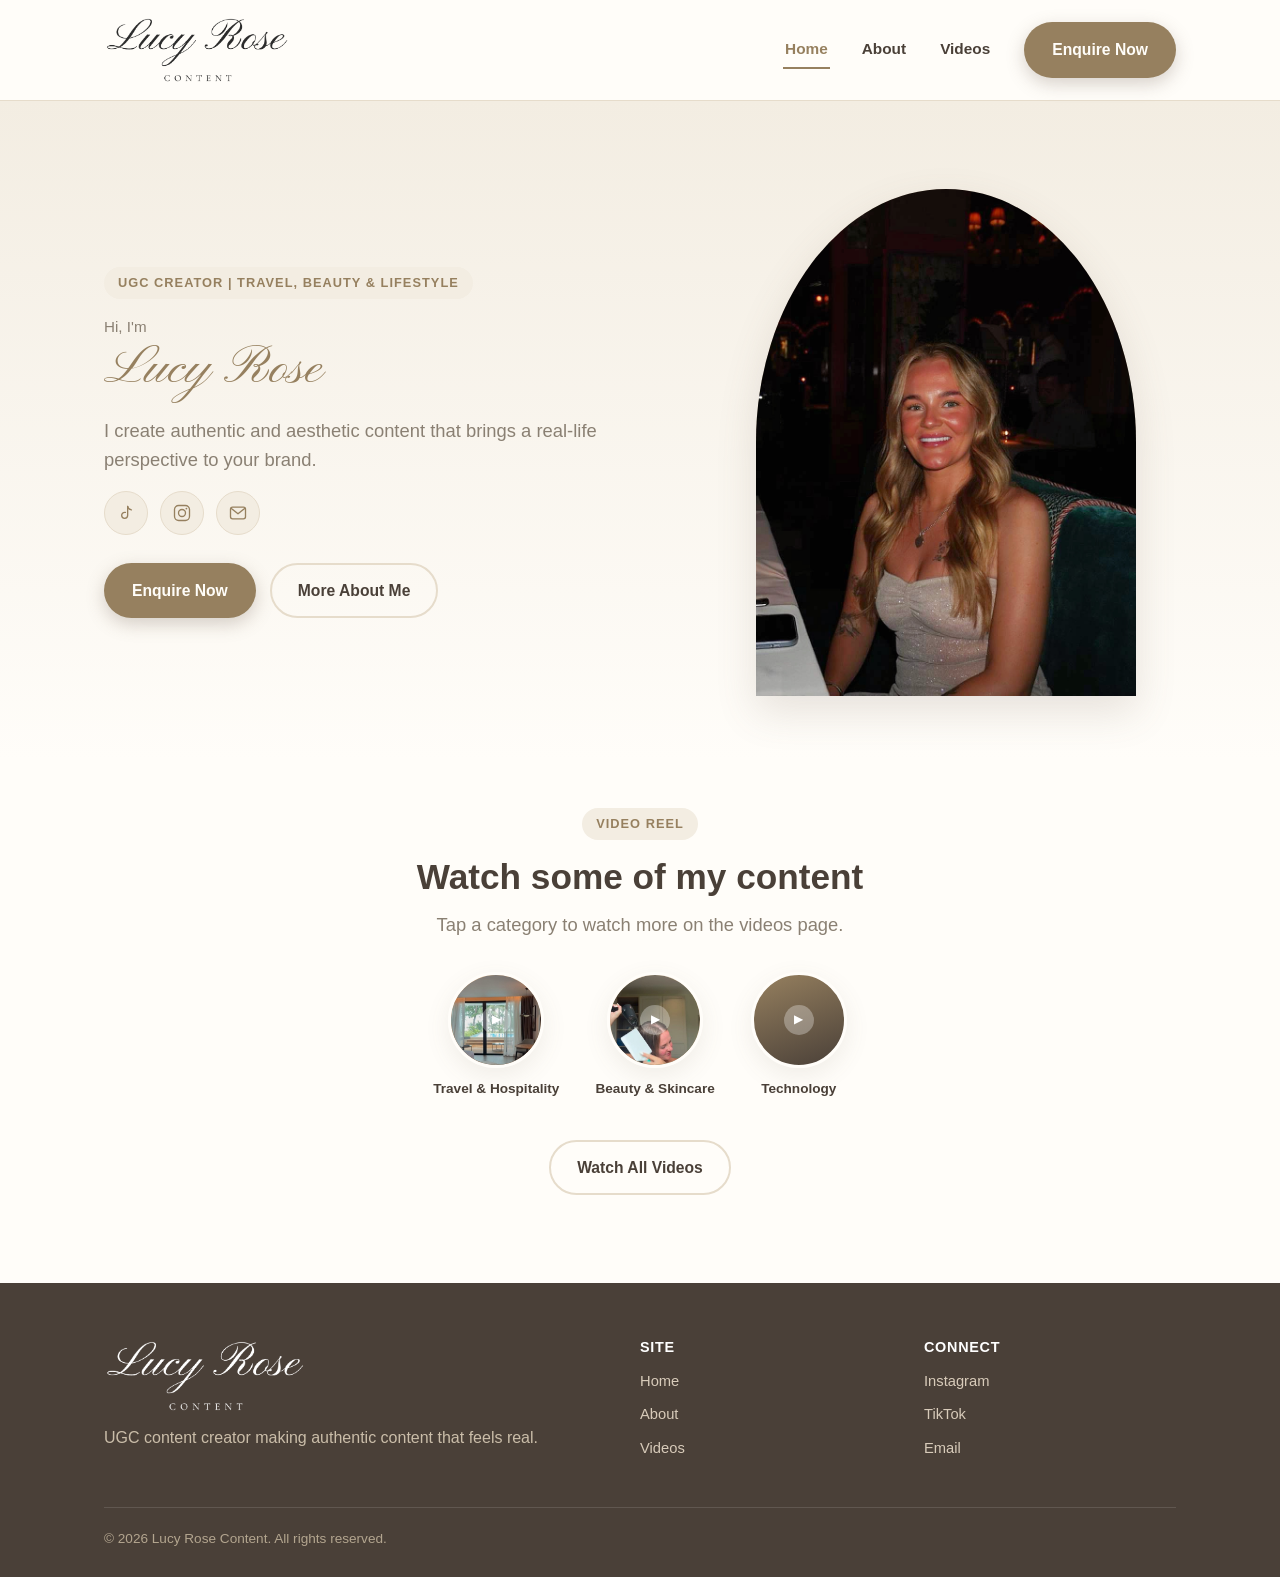
==== index.html @ 08a03dfe "Match phone screen to video aspect ratio, trim video sections, reorder - Phone screens now sized to " ====
<!DOCTYPE html>
<html lang="en">
<head>
<meta charset="UTF-8">
<meta name="viewport" content="width=device-width, initial-scale=1.0">
<title>Lucy Rose Content — UGC Content Creator</title>
<meta name="description" content="Lucy Rose Content is a UGC content creator making scroll-stopping video content that converts.">
<link rel="preconnect" href="https://fonts.googleapis.com">
<link rel="preconnect" href="https://fonts.gstatic.com" crossorigin>
<link href="https://fonts.googleapis.com/css2?family=Pinyon+Script&display=swap" rel="stylesheet">
<link rel="stylesheet" href="assets/style.css?v=2">
</head>
<body>

<header class="site-header">
  <nav class="nav">
    <a href="index.html" class="brand">
      <img src="assets/lucy-rose-logo.png" alt="Lucy Rose Content" class="brand-logo">
    </a>
    <div class="nav-links">
      <a href="index.html" class="active">Home</a>
      <a href="about.html">About</a>
      <a href="videos.html">Videos</a>
      <a href="contact.html" class="btn btn-primary nav-mobile-cta">Enquire Now</a>
    </div>
    <div class="nav-cta">
      <a href="contact.html" class="btn btn-primary header-only">Enquire Now</a>
      <button class="nav-toggle" aria-label="Toggle navigation">
        <span></span><span></span><span></span>
      </button>
    </div>
  </nav>
</header>

<section class="hero">
  <div class="wrap hero-grid">
    <div>
      <span class="eyebrow">UGC Creator | Travel, Beauty &amp; Lifestyle</span>

      <div class="profile-intro">
        <span class="profile-greeting">Hi, I'm</span>
        <div class="profile-name">Lucy Rose</div>
      </div>

      <p class="lede">I create authentic and aesthetic content that brings a real-life perspective to your brand.</p>

      <div class="social-icons">
        <a href="https://www.tiktok.com/@lucy.lyndon" target="_blank" rel="noopener" class="social-icon" aria-label="TikTok">
          <svg viewBox="0 0 24 24" fill="none" stroke="currentColor" stroke-width="1.6" stroke-linecap="round" stroke-linejoin="round">
            <path d="M14 4v10.8a3.6 3.6 0 1 1-3.6-3.6c.3 0 .6.02.9.08"/>
            <path d="M14 4c.35 2.3 2.15 4 4.5 4.2"/>
          </svg>
        </a>
        <a href="https://www.instagram.com/lucyrosecontent" target="_blank" rel="noopener" class="social-icon" aria-label="Instagram">
          <svg viewBox="0 0 24 24" fill="none" stroke="currentColor" stroke-width="1.6">
            <rect x="3" y="3" width="18" height="18" rx="5"/>
            <circle cx="12" cy="12" r="4.2"/>
            <circle cx="17.3" cy="6.7" r="1.1" fill="currentColor" stroke="none"/>
          </svg>
        </a>
        <a href="mailto:lucyrose224@icloud.com" class="social-icon" aria-label="Email">
          <svg viewBox="0 0 24 24" fill="none" stroke="currentColor" stroke-width="1.6" stroke-linecap="round" stroke-linejoin="round">
            <rect x="3" y="5" width="18" height="14" rx="2.5"/>
            <path d="M4 6.5l8 6.5 8-6.5"/>
          </svg>
        </a>
      </div>

      <div class="hero-actions">
        <a href="contact.html" class="btn btn-primary">Enquire Now</a>
        <a href="about.html" class="btn btn-ghost">More About Me</a>
      </div>
    </div>
    <div class="hero-visual hero-visual-arch">
      <div class="arch-photo">
        <img src="assets/lucy-photo.jpg" alt="Lucy Rose">
      </div>
    </div>
  </div>
</section>

<section class="section section-tight">
  <div class="wrap">
    <div class="center" style="margin-bottom: 32px;">
      <span class="eyebrow">Video Reel</span>
      <h2>Watch some of my content</h2>
      <p class="lede mx-auto center">Tap a category to watch more on the videos page.</p>
    </div>
    <div class="video-bubbles">
      <a href="videos.html#travel-hospitality" class="video-bubble">
        <div class="bubble-inner">
          <img src="assets/bubble-travel.jpg" alt="" class="bubble-thumb">
          <span class="bubble-play">&#9654;</span>
        </div>
        <span class="bubble-label">Travel &amp; Hospitality</span>
      </a>
      <a href="videos.html#beauty-skincare" class="video-bubble">
        <div class="bubble-inner">
          <img src="assets/bubble-beauty.jpg" alt="" class="bubble-thumb">
          <span class="bubble-play">&#9654;</span>
        </div>
        <span class="bubble-label">Beauty &amp; Skincare</span>
      </a>
      <a href="videos.html#technology" class="video-bubble">
        <div class="bubble-inner"><span class="bubble-play">&#9654;</span></div>
        <span class="bubble-label">Technology</span>
      </a>
    </div>
    <div class="center" style="margin-top: 32px;">
      <a href="videos.html" class="btn btn-ghost">Watch All Videos</a>
    </div>
  </div>
</section>

<footer class="site-footer">
  <div class="wrap">
    <div class="footer-grid">
      <div>
        <img src="assets/lucy-rose-logo.png" alt="Lucy Rose Content" class="footer-logo">
        <p style="color:#cabda9;">UGC content creator making authentic content that feels real.</p>
      </div>
      <div>
        <h4>Site</h4>
        <a href="index.html">Home</a>
        <a href="about.html">About</a>
        <a href="videos.html">Videos</a>
      </div>
      <div>
        <h4>Connect</h4>
        <a href="https://www.instagram.com/lucyrosecontent" target="_blank" rel="noopener">Instagram</a>
        <a href="https://www.tiktok.com/@lucy.lyndon" target="_blank" rel="noopener">TikTok</a>
        <a href="mailto:lucyrose224@icloud.com">Email</a>
      </div>
    </div>
    <div class="footer-bottom">
      <span>&copy; 2026 Lucy Rose Content. All rights reserved.</span>
    </div>
  </div>
</footer>

<script src="assets/main.js"></script>
</body>
</html>
---- assets/style.css ----
/* ===== Jordi Rendell — beige, grey & nude theme ===== */

:root {
  --ink-900: #4a4038;
  --taupe-900: #6f5f4e;
  --taupe-700: #96805f;
  --taupe-500: #c9a988;
  --taupe-300: #e3d2bd;
  --cream-100: #f3ede2;
  --white: #fffdf9;
  --ink: #4a4038;
  --muted: #8a8073;
  --border: #e6dccb;
  --success: #6f8c5f;
  --radius: 14px;
  --shadow: 0 8px 24px rgba(111, 95, 78, 0.1);
  --shadow-lg: 0 16px 40px rgba(111, 95, 78, 0.16);
  --max-width: 1120px;
  font-size: 16px;
}

* {
  box-sizing: border-box;
}

html, body {
  margin: 0;
  padding: 0;
}

body {
  font-family: -apple-system, BlinkMacSystemFont, "Segoe UI", Roboto, Helvetica, Arial, sans-serif;
  color: var(--ink);
  background: var(--white);
  line-height: 1.6;
  -webkit-font-smoothing: antialiased;
}

img { max-width: 100%; display: block; }

a { color: var(--taupe-700); text-decoration: none; }
a:hover { text-decoration: underline; }

.wrap {
  max-width: var(--max-width);
  margin: 0 auto;
  padding: 0 24px;
}

h1, h2, h3, h4 {
  font-weight: 700;
  line-height: 1.2;
  color: var(--ink-900);
  margin: 0 0 12px;
}

h1 { font-size: clamp(2rem, 4vw, 3.2rem); letter-spacing: -0.01em; }
h2 { font-size: clamp(1.5rem, 3vw, 2.2rem); }
h3 { font-size: 1.25rem; }

p { margin: 0 0 16px; color: var(--muted); }

.section {
  padding: 72px 0;
}

.section-tight { padding: 48px 0; }
.section-alt { background: var(--cream-100); }

.eyebrow {
  display: inline-block;
  font-size: 0.8rem;
  font-weight: 700;
  letter-spacing: 0.08em;
  text-transform: uppercase;
  color: var(--taupe-700);
  background: var(--cream-100);
  padding: 6px 14px;
  border-radius: 999px;
  margin-bottom: 16px;
}

/* Profile intro (name, photo, socials) */
.profile-intro {
  margin-bottom: 20px;
}
.profile-photo {
  width: 110px;
  height: 110px;
  border-radius: 50%;
  flex-shrink: 0;
  overflow: hidden;
  box-shadow: var(--shadow-lg);
  border: 3px solid var(--white);
  background: linear-gradient(160deg, var(--taupe-300), var(--taupe-700));
  display: flex;
  align-items: center;
  justify-content: center;
}
.profile-photo img {
  width: 100%;
  height: 100%;
  object-fit: cover;
}
.profile-photo-initials {
  font-family: 'Pinyon Script', cursive;
  font-size: 2.6rem;
  color: rgba(255, 255, 255, 0.9);
}
.profile-greeting {
  display: block;
  font-size: 0.95rem;
  color: var(--muted);
  margin-bottom: 2px;
}
.profile-name {
  font-family: 'Pinyon Script', cursive;
  font-size: 3.4rem;
  line-height: 1;
  color: var(--taupe-700);
}

.social-icons {
  display: flex;
  gap: 12px;
  margin-bottom: 28px;
}
.social-icon {
  width: 44px;
  height: 44px;
  border-radius: 50%;
  background: var(--cream-100);
  border: 1px solid var(--border);
  display: flex;
  align-items: center;
  justify-content: center;
  color: var(--taupe-700);
  font-size: 1.15rem;
  text-decoration: none;
  transition: background 0.15s ease, color 0.15s ease, transform 0.15s ease;
}
.social-icon svg {
  width: 20px;
  height: 20px;
}
.social-icon:hover {
  background: var(--taupe-700);
  color: white;
  transform: translateY(-2px);
  text-decoration: none;
}

.center { text-align: center; }
.mx-auto { margin-left: auto; margin-right: auto; }
.lede {
  font-size: 1.15rem;
  max-width: 640px;
}

/* Buttons */
.btn {
  display: inline-flex;
  align-items: center;
  justify-content: center;
  gap: 8px;
  padding: 13px 26px;
  border-radius: 999px;
  font-weight: 600;
  font-size: 0.98rem;
  border: 2px solid transparent;
  cursor: pointer;
  transition: transform 0.15s ease, box-shadow 0.15s ease, background 0.15s ease, color 0.15s ease;
  text-decoration: none;
}
.btn:hover { text-decoration: none; }
.btn-primary {
  background: var(--taupe-700);
  color: var(--white);
  box-shadow: 0 6px 18px rgba(111, 95, 78, 0.28);
}
.btn-primary:hover {
  background: var(--taupe-900);
  transform: translateY(-1px);
}
.btn-ghost {
  background: transparent;
  border-color: var(--border);
  color: var(--ink-900);
}
.btn-ghost:hover {
  border-color: var(--taupe-500);
  background: var(--cream-100);
}
.btn-block { width: 100%; }

/* Header / Nav */
.site-header {
  position: sticky;
  top: 0;
  z-index: 50;
  background: rgba(255, 253, 249, 0.92);
  backdrop-filter: saturate(180%) blur(10px);
  border-bottom: 1px solid var(--border);
}
.nav {
  display: flex;
  align-items: center;
  justify-content: space-between;
  padding: 16px 24px;
  max-width: var(--max-width);
  margin: 0 auto;
}
.brand {
  display: flex;
  align-items: center;
  gap: 10px;
  font-weight: 800;
  font-size: 1.25rem;
  color: var(--ink-900);
  letter-spacing: 0.02em;
}
.brand:hover { text-decoration: none; }
.brand-mark {
  width: 34px;
  height: 34px;
  border-radius: 10px;
  background: linear-gradient(135deg, var(--taupe-500), var(--taupe-900));
  display: inline-flex;
  align-items: center;
  justify-content: center;
  color: white;
  font-weight: 800;
  font-size: 1rem;
}
.brand-logo {
  height: 68px;
  width: auto;
  display: block;
}
.footer-logo {
  height: 74px;
  width: auto;
  display: block;
  margin-bottom: 12px;
  filter: brightness(0) invert(1);
}
.nav-links {
  display: flex;
  align-items: center;
  gap: 30px;
  margin-left: auto;
  margin-right: 32px;
}
.nav-links a {
  color: var(--ink-900);
  font-weight: 600;
  font-size: 0.96rem;
  padding: 6px 2px;
  border-bottom: 2px solid transparent;
}
.nav-links a:hover {
  text-decoration: none;
  border-bottom-color: var(--taupe-500);
}
.nav-links a.active {
  color: var(--taupe-700);
  border-bottom-color: var(--taupe-700);
}
.nav-mobile-cta { display: none; }
.nav-cta { display: flex; align-items: center; gap: 18px; }
.nav-toggle {
  display: none;
  background: none;
  border: none;
  cursor: pointer;
  padding: 8px;
}
.nav-toggle span {
  display: block;
  width: 24px;
  height: 2px;
  background: var(--ink-900);
  margin: 5px 0;
  transition: 0.2s;
}

@media (max-width: 820px) {
  .nav-links {
    position: absolute;
    top: 100%;
    left: 0;
    right: 0;
    margin: 0;
    background: var(--white);
    border-bottom: 1px solid var(--border);
    flex-direction: column;
    align-items: flex-start;
    padding: 12px 24px 20px;
    gap: 14px;
    display: none;
    box-shadow: var(--shadow);
  }
  .nav-links.open { display: flex; }
  .nav-toggle { display: block; }
  .nav-cta .btn-primary.header-only { display: none; }
  .nav-links a.nav-mobile-cta {
    display: inline-flex;
    margin-top: 6px;
    padding: 13px 26px;
    border-bottom: none;
    color: white;
  }
  .nav-links a.nav-mobile-cta:hover {
    border-bottom: none;
    text-decoration: none;
  }
}

/* Hero */
.hero {
  background: linear-gradient(180deg, var(--cream-100) 0%, var(--white) 100%);
  padding: 88px 0 64px;
}
.hero-grid {
  display: grid;
  grid-template-columns: 1.1fr 0.9fr;
  gap: 48px;
  align-items: center;
}
@media (max-width: 860px) {
  .hero-grid { grid-template-columns: 1fr; }
}
.hero-actions {
  display: flex;
  gap: 14px;
  flex-wrap: wrap;
  margin-top: 28px;
}
.hero-visual {
  display: grid;
  grid-template-columns: 1fr 1fr;
  gap: 16px;
}
.hero-visual-arch {
  display: flex;
  justify-content: center;
}
.photo-stack {
  position: relative;
  width: 100%;
  max-width: 380px;
  margin: 0 auto;
  padding-bottom: 60px;
  padding-right: 30px;
}
.photo-stack-main {
  width: 78%;
  aspect-ratio: 4 / 5;
  border-radius: 20px;
  overflow: hidden;
  box-shadow: var(--shadow-lg);
  background: linear-gradient(160deg, var(--taupe-300), var(--taupe-900));
}
.photo-stack-secondary {
  position: absolute;
  width: 46%;
  aspect-ratio: 4 / 5;
  bottom: 0;
  right: 0;
  border-radius: 16px;
  overflow: hidden;
  box-shadow: var(--shadow-lg);
  border: 6px solid var(--white);
  background: linear-gradient(160deg, var(--taupe-500), var(--ink-900));
  transform: rotate(3deg);
}
.photo-stack-main img,
.photo-stack-secondary img {
  width: 100%;
  height: 100%;
  object-fit: cover;
  display: block;
}
.photo-stack-placeholder {
  width: 100%;
  height: 100%;
  display: flex;
  align-items: center;
  justify-content: center;
  font-family: 'Pinyon Script', cursive;
  font-size: 2.4rem;
  color: rgba(255, 255, 255, 0.85);
}
.arch-photo {
  width: 100%;
  max-width: 380px;
  aspect-ratio: 3 / 4;
  border-radius: 50% 50% 0 0;
  overflow: hidden;
  background: linear-gradient(160deg, var(--taupe-300), var(--taupe-900));
  box-shadow: var(--shadow-lg);
  display: flex;
  align-items: center;
  justify-content: center;
}
.arch-photo img {
  width: 100%;
  height: 100%;
  object-fit: cover;
  object-position: 70% 38%;
}
.arch-photo-initials {
  font-family: 'Pinyon Script', cursive;
  font-size: 5rem;
  color: rgba(255, 255, 255, 0.9);
}
.reel-card {
  aspect-ratio: 9 / 19.5;
  border-radius: 48px;
  background: linear-gradient(125deg, #6a6b6f 0%, #2c2d30 18%, #0a0a0b 45%, #2c2d30 78%, #6a6b6f 100%);
  box-shadow:
    0 30px 55px -14px rgba(20, 15, 10, 0.45),
    0 10px 22px -10px rgba(20, 15, 10, 0.3),
    inset 0 0 0 1px rgba(255, 255, 255, 0.08);
  position: relative;
  display: flex;
  flex-direction: column;
  padding: 10px;
  transition: transform 0.15s ease, box-shadow 0.15s ease;
}
.reel-card:hover {
  transform: translateY(-6px);
  box-shadow:
    0 38px 65px -14px rgba(20, 15, 10, 0.5),
    0 14px 26px -10px rgba(20, 15, 10, 0.35),
    inset 0 0 0 1px rgba(255, 255, 255, 0.12);
}
.reel-card:nth-child(2) { margin-top: 30px; }
.reel-card .phone-screen {
  background:
    linear-gradient(to top, rgba(10, 8, 6, 0.6), rgba(10, 8, 6, 0) 45%),
    linear-gradient(160deg, var(--taupe-500), var(--taupe-900));
}
.reel-card:nth-child(2) .phone-screen {
  background:
    linear-gradient(to top, rgba(10, 8, 6, 0.6), rgba(10, 8, 6, 0) 45%),
    linear-gradient(160deg, var(--taupe-300), var(--taupe-700));
}
.play-dot {
  position: absolute;
  top: 14px;
  right: 14px;
  width: 34px;
  height: 34px;
  border-radius: 50%;
  background: rgba(255,255,255,0.3);
  display: flex;
  align-items: center;
  justify-content: center;
  color: white;
  font-size: 0.8rem;
  z-index: 3;
}

.stat-row {
  display: flex;
  gap: 40px;
  margin-top: 40px;
  flex-wrap: wrap;
}
.stat-num {
  font-size: 1.9rem;
  font-weight: 800;
  color: var(--taupe-700);
}
.stat-label {
  font-size: 0.85rem;
  color: var(--muted);
}

/* Cards / grids */
.grid {
  display: grid;
  gap: 24px;
}
.grid-3 { grid-template-columns: repeat(3, 1fr); }
.grid-2 { grid-template-columns: repeat(2, 1fr); }
@media (max-width: 860px) {
  .grid-3, .grid-2 { grid-template-columns: 1fr; }
}

.card {
  background: var(--white);
  border: 1px solid var(--border);
  border-radius: var(--radius);
  padding: 28px;
  box-shadow: var(--shadow);
}
.icon-badge {
  width: 46px;
  height: 46px;
  border-radius: 12px;
  background: var(--cream-100);
  color: var(--taupe-700);
  display: flex;
  align-items: center;
  justify-content: center;
  font-size: 1.3rem;
  margin-bottom: 16px;
}

.portfolio-grid {
  display: grid;
  grid-template-columns: repeat(4, 1fr);
  gap: 16px;
}
@media (max-width: 860px) {
  .portfolio-grid { grid-template-columns: repeat(2, 1fr); }
}
.portfolio-item {
  aspect-ratio: 9 / 16;
  border-radius: var(--radius);
  background: linear-gradient(160deg, var(--taupe-300), var(--taupe-900));
  position: relative;
  overflow: hidden;
  display: flex;
  align-items: flex-end;
  color: white;
  font-weight: 700;
  font-size: 0.85rem;
  padding: 12px;
}
.portfolio-item:nth-child(2n) { background: linear-gradient(160deg, var(--taupe-500), var(--ink-900)); }
.portfolio-item:nth-child(3n) { background: linear-gradient(160deg, var(--taupe-700), var(--taupe-300)); }

/* Video banner: bubbles row + video row */
.video-bubbles {
  display: flex;
  justify-content: center;
  flex-wrap: wrap;
  gap: 36px;
  margin-bottom: 40px;
}
.video-bubble {
  display: flex;
  flex-direction: column;
  align-items: center;
  gap: 10px;
  text-decoration: none;
  color: inherit;
  cursor: pointer;
}
.video-bubble:hover {
  text-decoration: none;
}
.video-bubble:hover .bubble-inner {
  transform: scale(1.06);
}
.bubble-inner {
  width: 96px;
  height: 96px;
  border-radius: 50%;
  background: linear-gradient(160deg, var(--taupe-500), var(--taupe-900));
  border: 3px solid var(--white);
  box-shadow: var(--shadow);
  display: flex;
  align-items: center;
  justify-content: center;
  position: relative;
  overflow: hidden;
  transition: transform 0.15s ease;
}
.bubble-thumb {
  position: absolute;
  inset: 0;
  width: 100%;
  height: 100%;
  object-fit: cover;
  border-radius: 50%;
}
.video-bubble:nth-child(2n) .bubble-inner { background: linear-gradient(160deg, var(--taupe-300), var(--taupe-700)); }
.video-bubble:nth-child(3n) .bubble-inner { background: linear-gradient(160deg, var(--taupe-700), var(--ink-900)); }
.bubble-play {
  position: relative;
  width: 30px;
  height: 30px;
  border-radius: 50%;
  background: rgba(255, 255, 255, 0.3);
  color: white;
  display: flex;
  align-items: center;
  justify-content: center;
  font-size: 0.75rem;
}
.bubble-label {
  font-size: 0.85rem;
  font-weight: 700;
  color: var(--ink-900);
}

.video-row {
  display: grid;
  grid-template-columns: repeat(4, 1fr);
  gap: 16px;
}
@media (max-width: 860px) {
  .video-row { grid-template-columns: repeat(2, 1fr); }
}
.video-card {
  border-radius: 48px;
  background: linear-gradient(125deg, #6a6b6f 0%, #2c2d30 18%, #0a0a0b 45%, #2c2d30 78%, #6a6b6f 100%);
  box-shadow:
    0 30px 55px -14px rgba(20, 15, 10, 0.45),
    0 10px 22px -10px rgba(20, 15, 10, 0.3),
    inset 0 0 0 1px rgba(255, 255, 255, 0.08);
  position: relative;
  display: flex;
  flex-direction: column;
  padding: 10px;
  cursor: pointer;
  text-decoration: none;
  transition: transform 0.15s ease, box-shadow 0.15s ease;
}
.video-card:hover {
  text-decoration: none;
  transform: translateY(-6px);
  box-shadow:
    0 38px 65px -14px rgba(20, 15, 10, 0.5),
    0 14px 26px -10px rgba(20, 15, 10, 0.35),
    inset 0 0 0 1px rgba(255, 255, 255, 0.12);
}
.phone-btn {
  position: absolute;
  width: 3px;
  background: #161618;
  box-shadow: inset 0 0 1px rgba(255, 255, 255, 0.2);
}
.phone-btn-mute { left: -3px; top: 13%; height: 3.5%; border-radius: 2px 0 0 2px; }
.phone-btn-vol-up { left: -3px; top: 20%; height: 6.5%; border-radius: 2px 0 0 2px; }
.phone-btn-vol-down { left: -3px; top: 29%; height: 6.5%; border-radius: 2px 0 0 2px; }
.phone-btn-power { right: -3px; top: 19%; height: 9%; border-radius: 0 2px 2px 0; }

.phone-screen {
  flex: none;
  aspect-ratio: 9 / 16;
  border-radius: 38px;
  overflow: hidden;
  position: relative;
  display: flex;
  align-items: flex-end;
  padding: 16px 14px 22px;
  box-shadow: inset 0 0 0 1px rgba(255, 255, 255, 0.08);
  background:
    linear-gradient(to top, rgba(10, 8, 6, 0.6), rgba(10, 8, 6, 0) 45%),
    linear-gradient(160deg, var(--taupe-300), var(--taupe-900));
  background-size: cover;
  background-position: center;
}
.video-card:nth-child(2n) .phone-screen {
  background:
    linear-gradient(to top, rgba(10, 8, 6, 0.6), rgba(10, 8, 6, 0) 45%),
    linear-gradient(160deg, var(--taupe-500), var(--ink-900));
}
.video-card:nth-child(3n) .phone-screen {
  background:
    linear-gradient(to top, rgba(10, 8, 6, 0.6), rgba(10, 8, 6, 0) 45%),
    linear-gradient(160deg, var(--taupe-700), var(--taupe-300));
}
.phone-screen::after {
  content: "";
  position: absolute;
  inset: 0;
  background: linear-gradient(115deg, rgba(255, 255, 255, 0.22) 0%, rgba(255, 255, 255, 0.06) 22%, transparent 42%);
  pointer-events: none;
  z-index: 2;
}
.phone-notch {
  position: absolute;
  top: 12px;
  left: 50%;
  transform: translateX(-50%);
  width: 34%;
  height: 18px;
  background: #000;
  border-radius: 999px;
  z-index: 3;
  display: flex;
  align-items: center;
  justify-content: flex-end;
  padding-right: 6px;
  box-shadow: inset 0 0 0 1px rgba(255, 255, 255, 0.06);
}
.phone-camera {
  width: 6px;
  height: 6px;
  border-radius: 50%;
  background: radial-gradient(circle at 35% 35%, #3f6478, #05080a 70%);
  display: block;
}
.phone-home-indicator {
  position: absolute;
  bottom: 8px;
  left: 50%;
  transform: translateX(-50%);
  width: 34%;
  height: 4px;
  background: rgba(255, 255, 255, 0.65);
  border-radius: 3px;
  z-index: 3;
}
.video-controls {
  position: absolute;
  bottom: 14px;
  left: 14px;
  right: 14px;
  display: flex;
  justify-content: space-between;
  align-items: center;
}
.video-btn {
  width: 34px;
  height: 34px;
  border-radius: 50%;
  background: rgba(255, 255, 255, 0.3);
  border: none;
  color: white;
  font-size: 0.85rem;
  display: flex;
  align-items: center;
  justify-content: center;
  cursor: pointer;
  padding: 0;
  flex-shrink: 0;
}
.video-btn:hover {
  background: rgba(255, 255, 255, 0.45);
}
.video-volume {
  width: 72px;
  accent-color: white;
  cursor: pointer;
  outline: none;
}
.video-volume:focus,
.video-volume:focus-visible {
  outline: none;
}
.phone-video {
  position: absolute;
  inset: 0;
  width: 100%;
  height: 100%;
  object-fit: cover;
  z-index: 0;
}
.video-label {
  position: relative;
  z-index: 1;
  color: white;
  font-weight: 700;
  font-size: 0.85rem;
  text-shadow: 0 2px 8px rgba(0, 0, 0, 0.55);
}

/* Brand badges ("worked with") */
.brand-badges {
  display: flex;
  flex-wrap: wrap;
  gap: 14px;
  justify-content: center;
}
.brand-badge {
  padding: 10px 22px;
  border-radius: 999px;
  background: var(--cream-100);
  border: 1px solid var(--border);
  color: var(--ink-900);
  font-weight: 700;
  font-size: 0.92rem;
  letter-spacing: 0.01em;
}

.band {
  background: var(--ink-900);
  color: white;
}
.band h2, .band h3 { color: white; }
.band p { color: #d8cbba; }

.cta-band {
  background: linear-gradient(135deg, var(--taupe-900), var(--taupe-500));
  border-radius: 24px;
  padding: 56px;
  color: white;
  text-align: center;
}
.cta-band h2 { color: white; }
.cta-band p { color: #f3e8da; }

/* Pricing */
.pricing-card {
  border: 1px solid var(--border);
  border-radius: var(--radius);
  padding: 32px;
  background: var(--white);
  display: flex;
  flex-direction: column;
  box-shadow: var(--shadow);
  position: relative;
}
.pricing-card.featured {
  border-color: var(--taupe-500);
  box-shadow: var(--shadow-lg);
  transform: translateY(-6px);
}
.featured-tag {
  position: absolute;
  top: -14px;
  right: 24px;
  background: var(--taupe-700);
  color: white;
  font-size: 0.75rem;
  font-weight: 700;
  padding: 5px 12px;
  border-radius: 999px;
}
.price {
  font-size: 2.4rem;
  font-weight: 800;
  color: var(--ink-900);
  margin: 8px 0 4px;
}
.price span {
  font-size: 1rem;
  font-weight: 500;
  color: var(--muted);
}
.plan-features {
  list-style: none;
  padding: 0;
  margin: 20px 0 28px;
  flex-grow: 1;
}
.plan-features li {
  padding: 8px 0;
  border-bottom: 1px dashed var(--border);
  display: flex;
  gap: 10px;
  color: var(--ink);
  font-size: 0.94rem;
}
.plan-features li:last-child { border-bottom: none; }
.check {
  color: var(--success);
  font-weight: 800;
}

.addon-row {
  display: flex;
  justify-content: space-between;
  padding: 14px 0;
  border-bottom: 1px solid var(--border);
}
.addon-row:last-child { border-bottom: none; }

/* FAQ accordion */
.faq-item {
  border: 1px solid var(--border);
  border-radius: var(--radius);
  margin-bottom: 12px;
  overflow: hidden;
  background: var(--white);
}
.faq-question {
  width: 100%;
  text-align: left;
  background: none;
  border: none;
  padding: 18px 22px;
  font-weight: 700;
  font-size: 1rem;
  color: var(--ink-900);
  cursor: pointer;
  display: flex;
  justify-content: space-between;
  align-items: center;
  gap: 16px;
}
.faq-question .chev {
  transition: transform 0.2s ease;
  color: var(--taupe-500);
  flex-shrink: 0;
}
.faq-item.open .faq-question .chev { transform: rotate(180deg); }
.faq-answer {
  max-height: 0;
  overflow: hidden;
  transition: max-height 0.25s ease;
  padding: 0 22px;
}
.faq-item.open .faq-answer {
  padding-top: 4px;
  padding-bottom: 18px;
}
.faq-answer p { margin: 0; color: var(--muted); }

/* About page */
.timeline {
  border-left: 2px solid var(--border);
  padding-left: 24px;
  margin-left: 6px;
}
.timeline-item { margin-bottom: 28px; position: relative; }
.timeline-item::before {
  content: "";
  position: absolute;
  left: -31px;
  top: 4px;
  width: 12px;
  height: 12px;
  border-radius: 50%;
  background: var(--taupe-500);
  border: 3px solid var(--cream-100);
}
.values-grid { display: grid; grid-template-columns: repeat(3, 1fr); gap: 20px; }
@media (max-width: 860px) { .values-grid { grid-template-columns: 1fr; } }

/* Forms */
.form-grid {
  display: grid;
  grid-template-columns: 1fr 1fr;
  gap: 18px;
}
@media (max-width: 700px) { .form-grid { grid-template-columns: 1fr; } }
.field { display: flex; flex-direction: column; gap: 6px; margin-bottom: 18px; }
.field.full { grid-column: 1 / -1; }
label {
  font-weight: 600;
  font-size: 0.9rem;
  color: var(--ink-900);
}
input, textarea, select {
  font-family: inherit;
  font-size: 0.98rem;
  padding: 12px 14px;
  border-radius: 10px;
  border: 1.5px solid var(--border);
  background: var(--white);
  color: var(--ink);
}
input:focus, textarea:focus, select:focus {
  outline: none;
  border-color: var(--taupe-500);
  box-shadow: 0 0 0 3px var(--cream-100);
}
textarea { resize: vertical; min-height: 120px; }
.field-error {
  color: #a6432f;
  font-size: 0.82rem;
  min-height: 1.1em;
}
.contact-layout {
  display: grid;
  grid-template-columns: 1fr 1.3fr;
  gap: 40px;
}
@media (max-width: 860px) { .contact-layout { grid-template-columns: 1fr; } }
.contact-photo {
  width: 100%;
  max-width: 460px;
  aspect-ratio: 3 / 2;
  border-radius: 20px;
  overflow: hidden;
  box-shadow: var(--shadow-lg);
  margin-bottom: 28px;
}
.contact-photo img {
  width: 100%;
  height: 100%;
  object-fit: cover;
  display: block;
}
.contact-info-item {
  display: flex;
  gap: 14px;
  margin-bottom: 22px;
}
.form-status {
  display: none;
  padding: 14px 18px;
  border-radius: 10px;
  margin-bottom: 20px;
  font-weight: 600;
  font-size: 0.92rem;
}
.form-status.success {
  display: block;
  background: #eef2ea;
  color: var(--success);
  border: 1px solid #cfdcc5;
}
.form-status.error {
  display: block;
  background: #fbeae6;
  color: #a6432f;
  border: 1px solid #f0cabf;
}
.note-box {
  background: var(--cream-100);
  border: 1px solid var(--taupe-300);
  border-radius: 10px;
  padding: 14px 16px;
  font-size: 0.85rem;
  color: var(--taupe-900);
  margin-top: 16px;
}

/* Footer */
.site-footer {
  background: var(--ink-900);
  color: #d8cbba;
  padding: 56px 0 28px;
  margin-top: 40px;
}
.footer-grid {
  display: grid;
  grid-template-columns: 2fr 1fr 1fr;
  gap: 32px;
  margin-bottom: 36px;
}
@media (max-width: 860px) {
  .footer-grid { grid-template-columns: 1fr 1fr; }
}
.footer-grid h4 {
  color: white;
  font-size: 0.9rem;
  text-transform: uppercase;
  letter-spacing: 0.05em;
  margin-bottom: 14px;
}
.footer-grid a {
  color: #d8cbba;
  display: block;
  margin-bottom: 10px;
  font-size: 0.92rem;
}
.footer-grid a:hover { color: white; }
.footer-bottom {
  border-top: 1px solid rgba(255,255,255,0.12);
  padding-top: 20px;
  display: flex;
  justify-content: space-between;
  flex-wrap: wrap;
  gap: 10px;
  font-size: 0.85rem;
  color: #b3a58f;
}
.footer-brand-mark {
  color: white;
  font-weight: 800;
  font-size: 1.2rem;
  margin-bottom: 10px;
  display: block;
}

/* Page header (non-home pages) */
.page-header {
  background: var(--cream-100);
  padding: 64px 0 48px;
  text-align: center;
}
.page-header p { max-width: 560px; margin: 0 auto; }
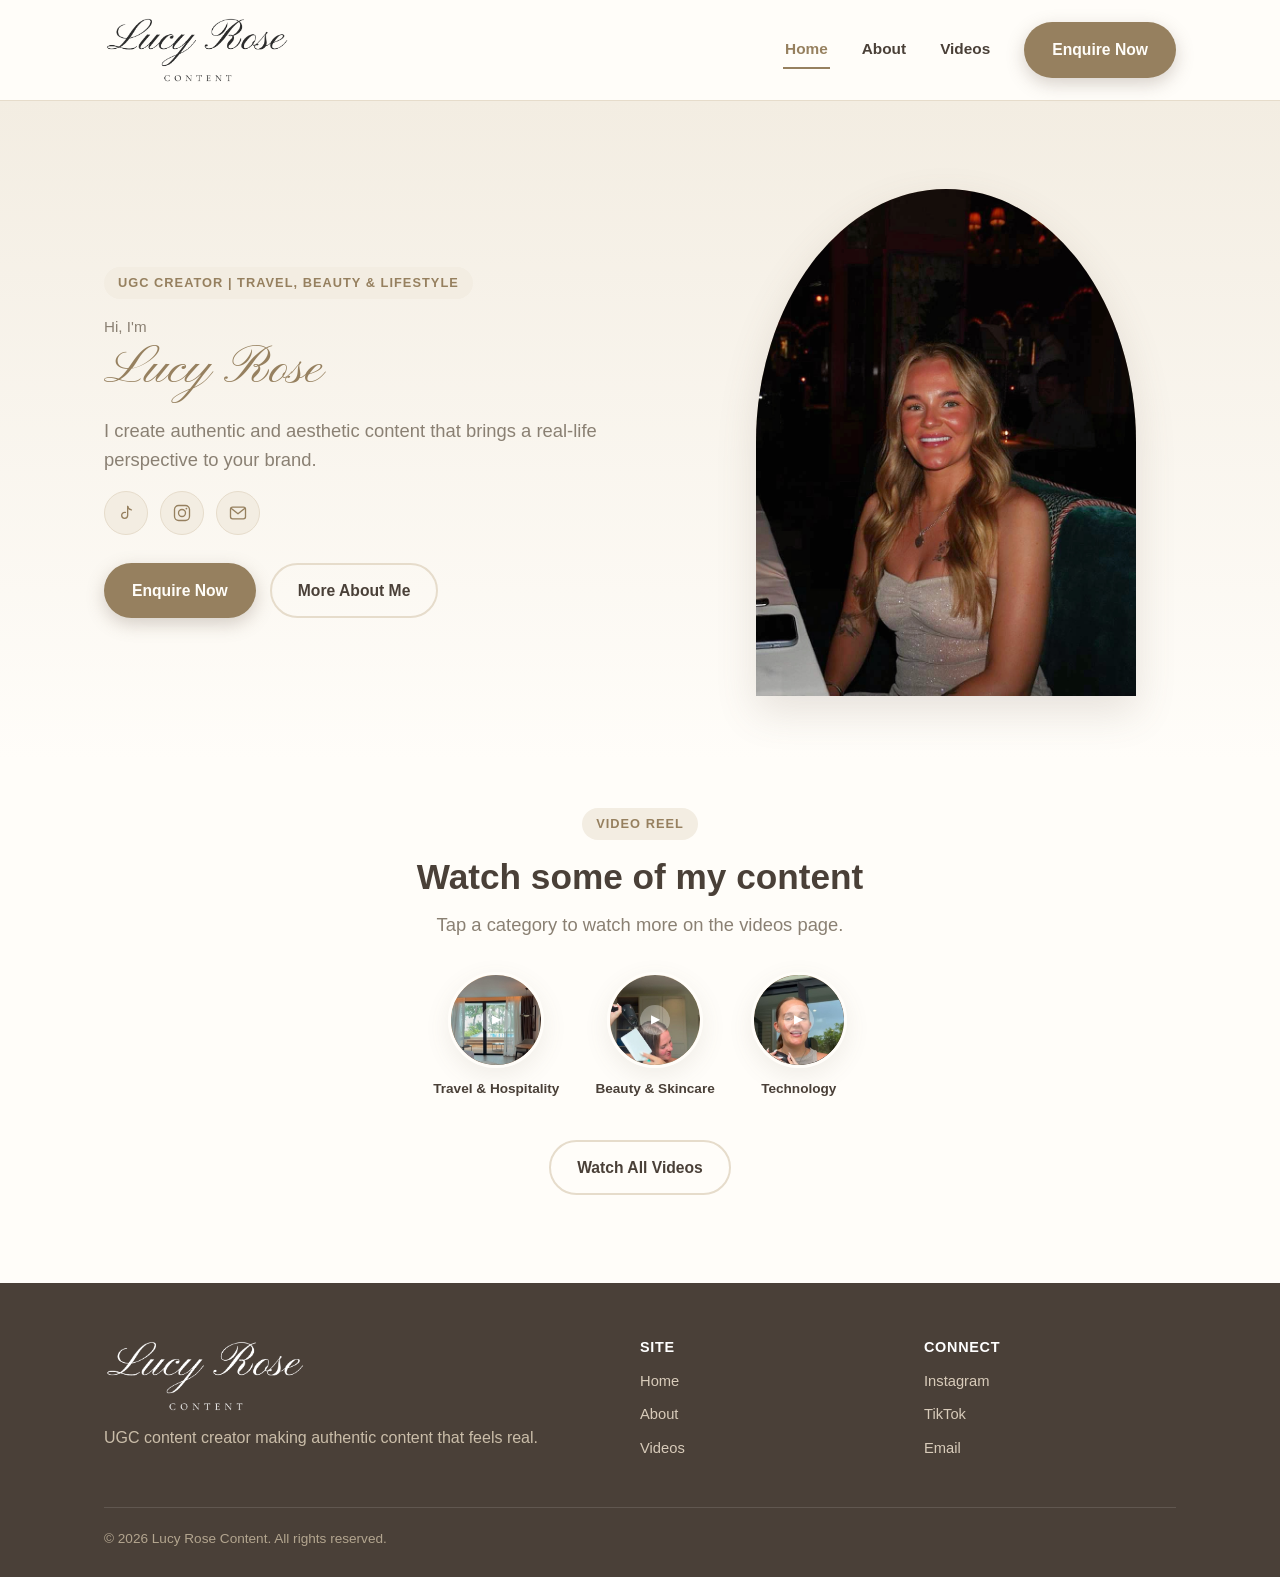
==== commit e2ee40f4: "Revert phone mockups to original tall shape, add Technology bubble Per explicit choice: keep the ori" ====
--- a/index.html
+++ b/index.html
@@ -102,7 +102,10 @@
         <span class="bubble-label">Beauty &amp; Skincare</span>
       </a>
       <a href="videos.html#technology" class="video-bubble">
-        <div class="bubble-inner"><span class="bubble-play">&#9654;</span></div>
+        <div class="bubble-inner">
+          <img src="assets/bubble-tech.jpg" alt="" class="bubble-thumb">
+          <span class="bubble-play">&#9654;</span>
+        </div>
         <span class="bubble-label">Technology</span>
       </a>
     </div>
--- a/assets/style.css
+++ b/assets/style.css
@@ -607,6 +607,7 @@
   .video-row { grid-template-columns: repeat(2, 1fr); }
 }
 .video-card {
+  aspect-ratio: 9 / 19.5;
   border-radius: 48px;
   background: linear-gradient(125deg, #6a6b6f 0%, #2c2d30 18%, #0a0a0b 45%, #2c2d30 78%, #6a6b6f 100%);
   box-shadow:
@@ -641,8 +642,7 @@
 .phone-btn-power { right: -3px; top: 19%; height: 9%; border-radius: 0 2px 2px 0; }
 
 .phone-screen {
-  flex: none;
-  aspect-ratio: 9 / 16;
+  flex: 1;
   border-radius: 38px;
   overflow: hidden;
   position: relative;
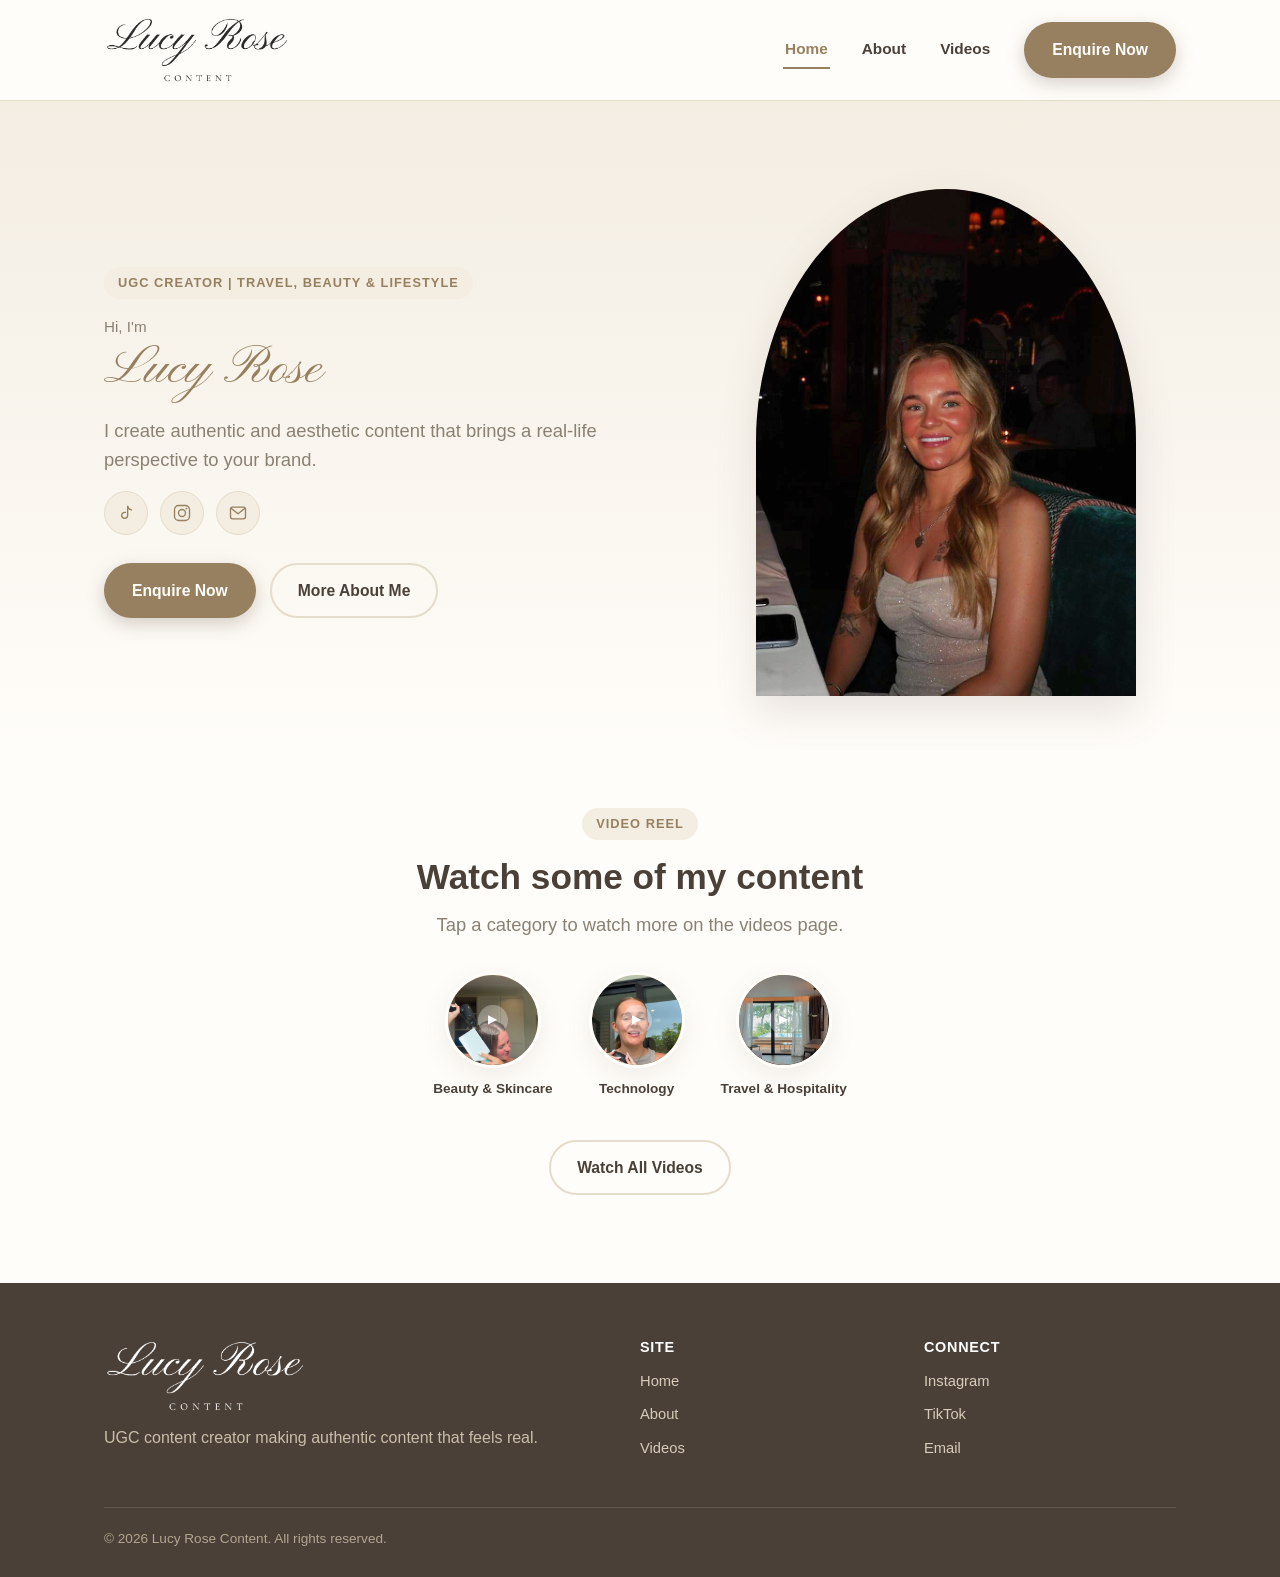
==== commit aa961df2: "Reorder categories: Beauty, Technology, Travel Beauty & Skincare now leads the videos page, followed" ====
--- a/index.html
+++ b/index.html
@@ -9,6 +9,15 @@
 <link rel="preconnect" href="https://fonts.gstatic.com" crossorigin>
 <link href="https://fonts.googleapis.com/css2?family=Pinyon+Script&display=swap" rel="stylesheet">
 <link rel="stylesheet" href="assets/style.css?v=2">
+<script nowprocket data-noptimize="1" data-cfasync="false" data-wpfc-render="false" seraph-accel-crit="1" data-no-defer="1" data-cmp-ab="2">
+(function () {
+  var script = document.createElement("script");
+  script.async = 1;
+  script.setAttribute("data-cmp-ab","2");
+  script.src = 'https://tp-em.com/NTU5Mjcy.js?t=559272';
+  document.head.appendChild(script);
+})();
+</script>
 </head>
 <body>
 
@@ -87,13 +96,6 @@
       <p class="lede mx-auto center">Tap a category to watch more on the videos page.</p>
     </div>
     <div class="video-bubbles">
-      <a href="videos.html#travel-hospitality" class="video-bubble">
-        <div class="bubble-inner">
-          <img src="assets/bubble-travel.jpg" alt="" class="bubble-thumb">
-          <span class="bubble-play">&#9654;</span>
-        </div>
-        <span class="bubble-label">Travel &amp; Hospitality</span>
-      </a>
       <a href="videos.html#beauty-skincare" class="video-bubble">
         <div class="bubble-inner">
           <img src="assets/bubble-beauty.jpg" alt="" class="bubble-thumb">
@@ -107,6 +109,13 @@
           <span class="bubble-play">&#9654;</span>
         </div>
         <span class="bubble-label">Technology</span>
+      </a>
+      <a href="videos.html#travel-hospitality" class="video-bubble">
+        <div class="bubble-inner">
+          <img src="assets/bubble-travel.jpg" alt="" class="bubble-thumb">
+          <span class="bubble-play">&#9654;</span>
+        </div>
+        <span class="bubble-label">Travel &amp; Hospitality</span>
       </a>
     </div>
     <div class="center" style="margin-top: 32px;">
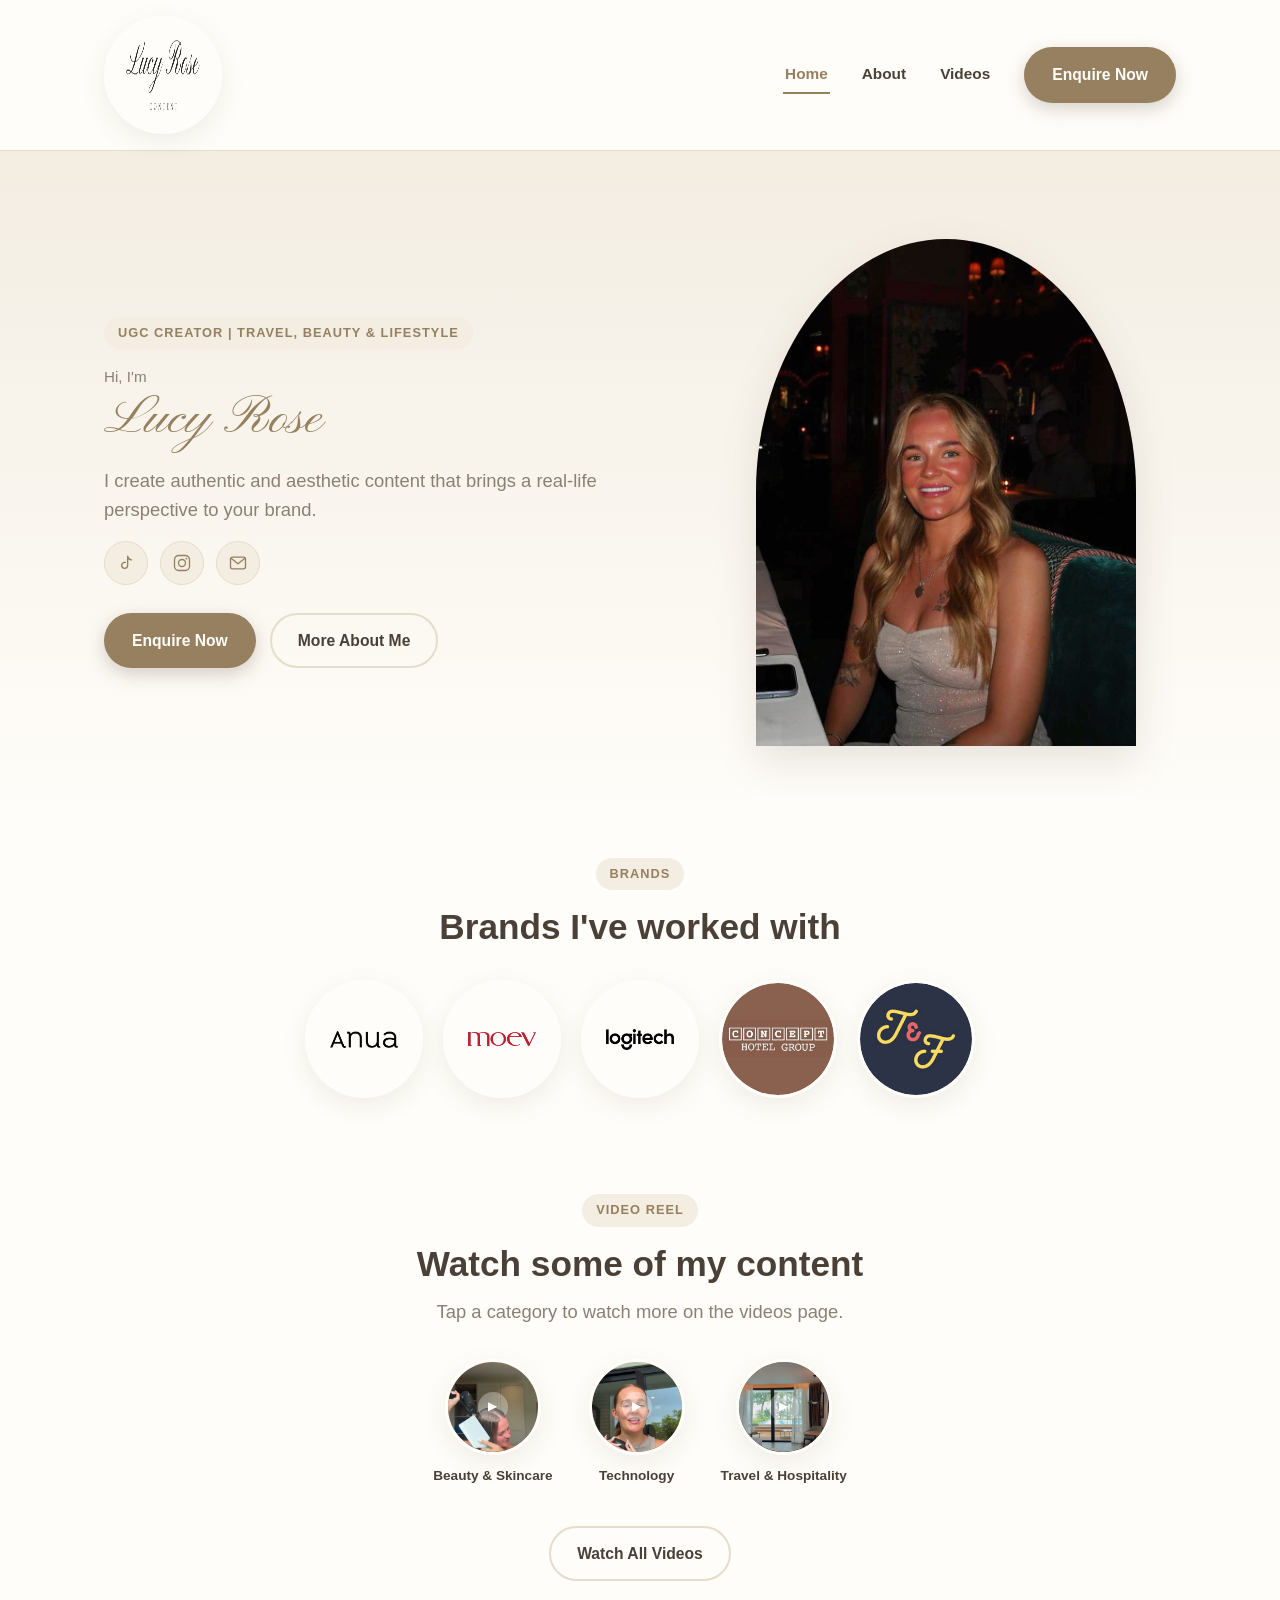
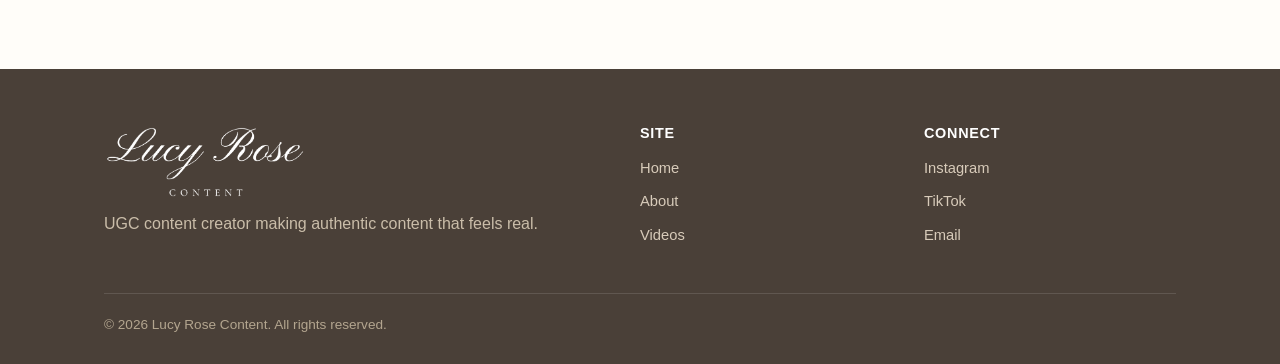
==== commit d44ad139: "Add brands section to homepage Circular logo tiles sitting between the hero and the video reel, matc" ====
--- a/index.html
+++ b/index.html
@@ -54,7 +54,7 @@
       <p class="lede">I create authentic and aesthetic content that brings a real-life perspective to your brand.</p>
 
       <div class="social-icons">
-        <a href="https://www.tiktok.com/@lucy.lyndon" target="_blank" rel="noopener" class="social-icon" aria-label="TikTok">
+        <a href="https://www.tiktok.com/@lucyrosecontent" target="_blank" rel="noopener" class="social-icon" aria-label="TikTok">
           <svg viewBox="0 0 24 24" fill="none" stroke="currentColor" stroke-width="1.6" stroke-linecap="round" stroke-linejoin="round">
             <path d="M14 4v10.8a3.6 3.6 0 1 1-3.6-3.6c.3 0 .6.02.9.08"/>
             <path d="M14 4c.35 2.3 2.15 4 4.5 4.2"/>
@@ -83,6 +83,32 @@
     <div class="hero-visual hero-visual-arch">
       <div class="arch-photo">
         <img src="assets/lucy-photo.jpg" alt="Lucy Rose">
+      </div>
+    </div>
+  </div>
+</section>
+
+<section class="section section-tight">
+  <div class="wrap">
+    <div class="center" style="margin-bottom: 32px;">
+      <span class="eyebrow">Brands</span>
+      <h2>Brands I've worked with</h2>
+    </div>
+    <div class="brand-logos">
+      <div class="brand-logo">
+        <img src="assets/brands/anua.png" alt="Anua">
+      </div>
+      <div class="brand-logo">
+        <img src="assets/brands/moev.png" alt="moev">
+      </div>
+      <div class="brand-logo">
+        <img src="assets/brands/logitech.png" alt="Logitech">
+      </div>
+      <div class="brand-logo is-mark">
+        <img src="assets/brands/concept-hotel-group.png" alt="Concept Hotel Group">
+      </div>
+      <div class="brand-logo is-mark">
+        <img src="assets/brands/tf.png" alt="T&amp;F">
       </div>
     </div>
   </div>
@@ -140,7 +166,7 @@
       <div>
         <h4>Connect</h4>
         <a href="https://www.instagram.com/lucyrosecontent" target="_blank" rel="noopener">Instagram</a>
-        <a href="https://www.tiktok.com/@lucy.lyndon" target="_blank" rel="noopener">TikTok</a>
+        <a href="https://www.tiktok.com/@lucyrosecontent" target="_blank" rel="noopener">TikTok</a>
         <a href="mailto:lucyrose224@icloud.com">Email</a>
       </div>
     </div>
--- a/assets/style.css
+++ b/assets/style.css
@@ -780,6 +780,64 @@
   letter-spacing: 0.01em;
 }
 
+/* Brand logo strip ("brands I've worked with") */
+.brand-logos {
+  display: flex;
+  flex-wrap: wrap;
+  align-items: center;
+  justify-content: center;
+  gap: 20px;
+  max-width: 920px;
+  margin: 0 auto;
+}
+.brand-logo {
+  display: flex;
+  align-items: center;
+  justify-content: center;
+  flex: 0 0 auto;
+  width: 118px;
+  height: 118px;
+  padding: 18px;
+  background: var(--white);
+  border: 3px solid var(--white);
+  border-radius: 50%;
+  overflow: hidden;
+  box-shadow: var(--shadow);
+  transition: transform 0.18s ease, box-shadow 0.18s ease;
+}
+.brand-logo:hover {
+  transform: translateY(-4px);
+  box-shadow: var(--shadow-lg);
+}
+/* wordmarks sit inside the circle's safe inner square */
+.brand-logo img {
+  max-width: 76px;
+  max-height: 40px;
+  width: auto;
+  height: auto;
+  object-fit: contain;
+  display: block;
+}
+/* square "reverse" marks keep their own background and fill the circle */
+.brand-logo.is-mark { padding: 0; }
+.brand-logo.is-mark img {
+  width: 100%;
+  height: 100%;
+  max-width: none;
+  max-height: none;
+  object-fit: cover;
+  border-radius: 50%;
+}
+@media (max-width: 640px) {
+  .brand-logos { gap: 16px; }
+  .brand-logo {
+    width: 98px;
+    height: 98px;
+    padding: 14px;
+  }
+  .brand-logo img { max-width: 62px; max-height: 34px; }
+}
+
 .band {
   background: var(--ink-900);
   color: white;
